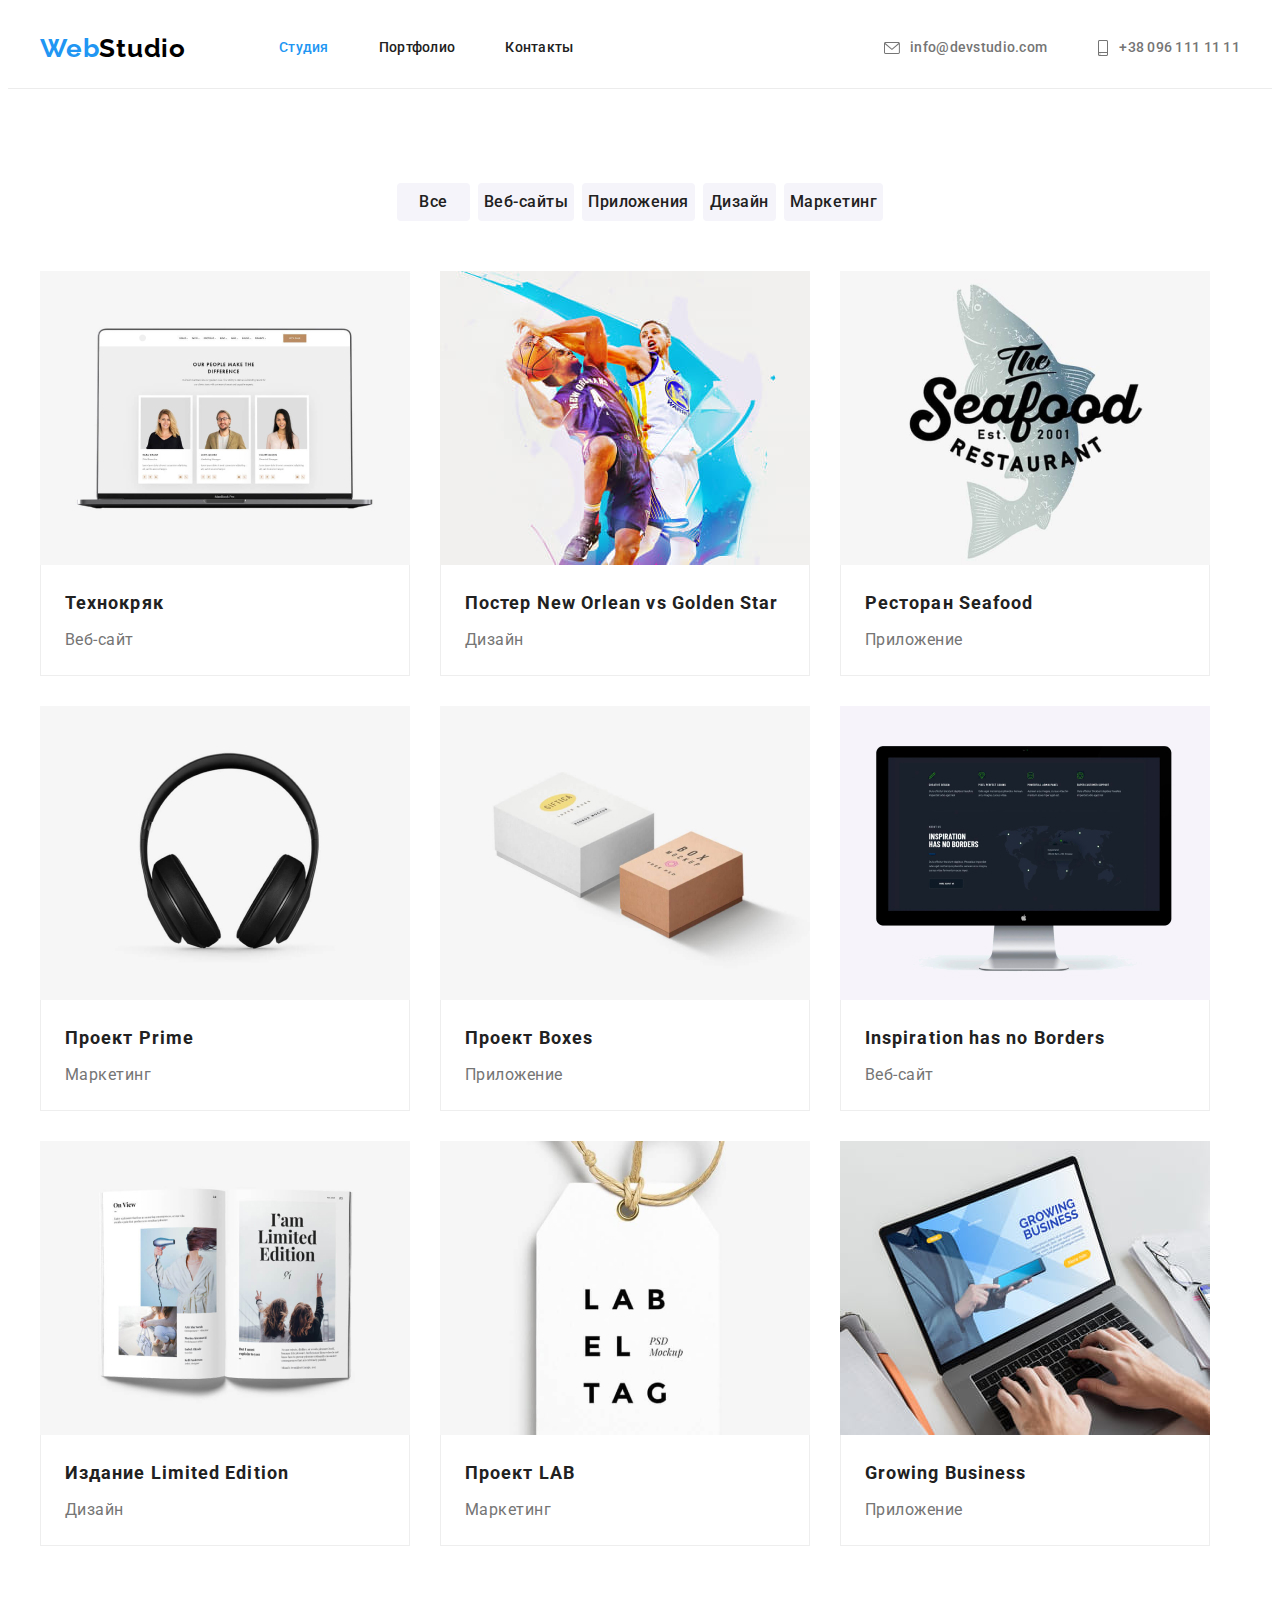
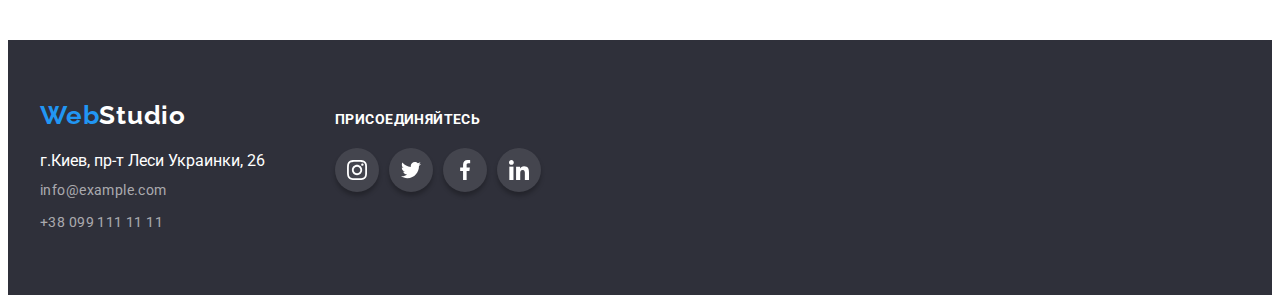
==== portfolio.html @ c4a99738 "clone" ====
<!DOCTYPE html>
<html lang="ru">
<head>
    <link rel="stylesheet" href="https://cdnjs.cloudflare.com/ajax/libs/modern-normalize/1.1.0/modern-normalize.min.css"
        integrity="sha512-wpPYUAdjBVSE4KJnH1VR1HeZfpl1ub8YT/NKx4PuQ5NmX2tKuGu6U/JRp5y+Y8XG2tV+wKQpNHVUX03MfMFn9Q=="
        crossorigin="anonymous" referrerpolicy="no-referrer" />
    <link rel="preconnect" href="https://fonts.googleapis.com">
    <link rel="preconnect" href="https://fonts.gstatic.com" crossorigin>
    <link href="https://fonts.googleapis.com/css2?family=Raleway:wght@700&family=Roboto:wght@400;500;700;900&display=swap"
        rel="stylesheet">

    <link rel="stylesheet" href="./css/styles.css">
    <meta charset="UTF-8">
    <meta http-equiv="X-UA-Compatible" content="IE=edge">
    <meta name="viewport" content="width=device-width, initial-scale=1.0">
    <title>Portfolio</title>
</head>
<body>
    <!--Хедер-меню-->
    <header class="header">
        <div class="container header-cont">
            <a href="./index.html" class="title-hd header-logo-cont">Web<span class="title-hd-st">Studio</span></a>
            <nav class="nav-sect-hd ">
                <ul class="list nav-list">
                    <li class="nav-item">
                        <a href="index.html" class="link-hd current">Студия</a>
                    </li>
                    <li class="nav-item">
                        <a href="portfolio.html" class="link-hd">Портфолио</a>
                    </li>
                    <li class="nav-item">
                        <a href="" class="link-hd">Контакты</a>
                    </li>
                </ul>
            </nav>
            <ul class="list cont-menu-container cont-container">
                <li class="nav-cont-item">
                    <a href="mailto:info@devstudio.com" class="link-hd-cont">
                        <svg class="icon-header" width="16" height="12">
                            <use href="./images/sprites.svg#icon-envelope"></use>
                        </svg>
                        info@devstudio.com</a>
                </li>
                <li class="nav-cont-item">
                    <a href="tel:+380961111111" class="link-hd-cont">
                        <svg class="icon-header" width="12" height="16">
                            <use href="./images/sprites.svg#icon-smartphone"></use>
                        </svg>+38 096 111 11 11</a>
                </li>
            </ul>
        </div>
    </header>
<!--Центральная секция-->
<main>
    <!--Список-->
    <section class="hero-text-portfolio-cont">
        <div class="container">
            <h1 class="visually-hidden">Таблица/Gallery</h1>
            <ul class="button-filter-sect list">
                <li class="button-filter-list-portf"><button type="button" class="button-filter current-button">Все</button></li>
                <li class="button-filter-list-portf"><button type="button" class="button-filter">Веб-сайты</button></li>
                <li class="button-filter-list-portf"><button type="button" class="button-filter">Приложения</button></li>
                <li class="button-filter-list-portf"><button type="button" class="button-filter">Дизайн</button></li>
                <li class="button-filter-list-portf"><button type="button" class="button-filter">Маркетинг</button></li>
            </ul>
            <!--Галлерея-->
            <ul class="list link-portf item-gallery-portf">
                <li class="gallery-portf-list">
                    <a class="gallery-portf-link" href="">
                        <img src="./images/Portfolio/Gallery/img0.jpg" alt="Ноутбук" width="370" height="294">
                            <div class="text-portf-photo-gallery">
                                <h3 class="text-filters">Технокряк</h3>
                                <p class="text-filters-p">Веб-сайт</p>
                            </div>
                    </a>
                </li>
                <li class="gallery-portf-list">
                    <a class="gallery-portf-link" href="">
                        <img src="./images/Portfolio/Gallery/img1.jpg" alt="Дизайн-баскетбол" width="370" height="294">
                            <div class="text-portf-photo-gallery">
                                <h3 class="text-filters">Постер New Orlean vs Golden Star</h3>
                                <p class="text-filters-p">Дизайн</p>
                            </div>
                    </a>
                </li>
                <li class="gallery-portf-list">
                    <a class="gallery-portf-link" href="">
                        <img src="./images/Portfolio/Gallery/img2.jpg" alt="Фото логотипа ресторана" width="370" height="294">
                            <div class="text-portf-photo-gallery">
                                <h3 class="text-filters">Ресторан Seafood</h3>
                                <p class="text-filters-p">Приложение</p>
                            </div>
                    </a>
                </li>
                <li class="gallery-portf-list">
                    <a class="gallery-portf-link" href="">
                        <img src="./images/Portfolio/Gallery/img3.jpg" alt="Наушники" width="370" height="294">
                            <div class="text-portf-photo-gallery">
                                <h3 class="text-filters">Проект Prime</h3>
                                <p class="text-filters-p">Маркетинг</p>
                            </div>
                    </a>
                </li>
                <li class="gallery-portf-list">
                    <a class="gallery-portf-link" href="">
                        <img src="./images/Portfolio/Gallery/img4.jpg" alt="Упаковка/коробка" width="370" height="294">
                            <div class="text-portf-photo-gallery">
                                <h3 class="text-filters">Проект Boxes</h3>
                                <p class="text-filters-p">Приложение</p>
                            </div>
                    </a>
                </li>
                <li class="gallery-portf-list">
                    <a class="gallery-portf-link" href="">
                        <img src="./images/Portfolio/Gallery/img5.jpg" alt="Монитор" width="370" height="294">
                            <div class="text-portf-photo-gallery">
                                <h3 class="text-filters">Inspiration has no Borders</h3>
                                <p class="text-filters-p">Веб-сайт</p>
                            </div>
                    </a>
                </li>
                <li class="gallery-portf-list">
                    <a class="gallery-portf-link" href="">
                        <img src="./images/Portfolio/Gallery/img6.jpg" alt="Книга" width="370" height="294">
                            <div class="text-portf-photo-gallery">
                                <h3 class="text-filters">Издание Limited Edition</h3>
                                <p class="text-filters-p">Дизайн</p>
                            </div>
                    </a>
                </li>
                <li class="gallery-portf-list">
                    <a class="gallery-portf-link" href="">
                        <img src="./images/Portfolio/Gallery/img7.jpg" alt="Этикетка" width="370" height="294">
                            <div class="text-portf-photo-gallery">
                                <h3 class="text-filters">Проект LAB</h3>
                                <p class="text-filters-p">Маркетинг</p>
                            </div>
                    </a>
                </li>
                <li class="gallery-portf-list">
                    <a class="gallery-portf-link" href="">
                        <img src="./images/Portfolio/Gallery/img8.jpg" alt="Ноутбук с презентацией" width="370" height="294">
                            <div class="text-portf-photo-gallery">
                                <h3 class="text-filters">Growing Business</h3>
                                <p class="text-filters-p">Приложение</p>
                            </div>
                    </a>
                </li>
            </ul>
        </div>
    </section>
</main>
    <!--Футер-->
<footer class="footer-sect">
    <div class="container footer-container">
        <div class="footer-left">
            <a href="./index.html" class="logo-name-ft">
                <span class="logo-web-ft">Web</span><span>Studio</span>
            </a>
            <address class="adress-sect">
                <p class="adress-ft footer-item-list">г.Киев, пр-т Леси Украинки, 26</p>
                <ul class="list">
                    <li class="footer-item-list">
                        <a href="mailto:info@example.com" class="link-cont-ft">info@example.com</a>
                    </li>
                    <li class="footer-item-list">
                        <a href="tel:+380991111111" class="link-cont-ft">+38 099 111 11 11</a>
                    </li>
                </ul>
            </address>
        </div>
        <div class="footer-right">
            <h2 class="join-title-footer">Присоединяйтесь</h2>
            <ul class="join-link-list">
                <li class="join-link-item">
                    <a href="" target="_blank" class="join-link">
                        <svg class="join-icon" width="20" height="20">
                            <use href="./images/sprites.svg#icon-instagram"></use>
                        </svg>
                    </a>
                </li>
                <li class="join-link-item">
                    <a href="" target="_blank" class="join-link">
                        <svg class="join-icon" width="20" height="20">
                            <use href="./images/sprites.svg#icon-twitter"></use>
                        </svg>
                    </a>
                </li>
                <li class="join-link-item">
                    <a href="" target="_blank" class="join-link">
                        <svg class="join-icon" width="20" height="20">
                            <use href="./images/sprites.svg#icon-facebook"></use>
                        </svg>
                    </a>
                </li>
                <li class="join-link-item">
                    <a href="" target="_blank" class="join-link">
                        <svg class="join-icon" width="20" height="20">
                            <use href="./images/sprites.svg#icon-linkedin"></use>
                        </svg>
                    </a>
                </li>
            </ul>
        </div>
    </div>
</footer>
</body>
</html>
---- css/styles.css ----
body {
  font-family: "Roboto", sans-serif;
  color: #212121;
}
button {
  font-family: inherit;
  cursor: pointer;
}

p,
h1,
h2,
h3,
h4,
h5,
h6 {
  margin: 0;
}

ul {
  margin: 0;
  padding: 0;
}

button {
  cursor: pointer;
}

img {
  display: block;
  max-width: 100%;
}
li {
  list-style: none;
}
.container {
  width: 1200px;
  padding-left: 15px;
  padding-right: 15px;
  margin-left: auto;
  margin-right: auto;
}

.list {
  list-style: none;
}
.link-portf a {
  text-decoration: none;
}
.visually-hidden {
  position: absolute;
  white-space: nowrap;
  width: 1px;
  height: 1px;
  overflow: hidden;
  border: 0;
  padding: 0;
  clip: rect(0 0 0 0);
  clip-path: inset(50%);
  margin: -1px;
}
/*Тут шрифт для лого в Хедере и в футере */
.title-hd,
.logo-name-ft {
  font-family: "Raleway", sans-serif;
}
/*----------------------------Хедер----------------------------*/
.header {
  border-bottom: 1px solid #ececec;
}

.header-cont {
  display: flex;
  align-items: center;
}

/*----------------------------Лого----------------------------*/
.title-hd,
.title-hd-st {
  font-weight: 700;
  font-size: 26px;
  line-height: 1.19;
  letter-spacing: 0.03em;
}
.title-hd {
  color: #2196f3;
}
.title-hd-st {
  color: #000000;
}
.header-logo-cont {
  margin-right: 93px;
}
/*----------------------------Меню навигации сайта----------------------------*/
.nav-list {
  display: flex;
}
.nav-item:not(:last-child) {
  margin-right: 50px;
}
.cont-container {
  margin-left: auto;
}
.cont-menu-container {
  display: flex;
}
.nav-cont-item:not(:last-child) {
  margin-right: 50px;
}
.link-hd-cont {
  display: flex;
  align-items: center;
}
.nav-sect-hd .link-hd,
.link-hd-cont {
  font-weight: 500;
  font-size: 14px;
  line-height: 1.14;
  letter-spacing: 0.02em;
}
.link-hd {
  color: #212121;
  padding-top: 32px;
  padding-bottom: 32px;
  display: block;
}
.title-hd,
.nav-sect-hd .link-hd,
.link-hd-cont {
  text-decoration: none;
}
.link-hd-cont {
  color: #757575;
}
.link-hd:hover,
.link-hd-cont:hover,
.link-hd:focus,
.link-hd-cont:focus {
  color: #2196f3;
}
.link-hd.current {
  color: #2196f3;
}
.icon-header {
  fill: #757575;
  margin-right: 10px;
}
.link-hd-cont:hover .icon-header,.link-hd-cont:focus .icon-header {
  fill:#2196f3;
}
/*----------------------------Главная Секция----------------------------*/
.hero-cont {
  max-width: 696px;
  margin-left: auto;
  margin-right: auto;
  margin-bottom: 30px;
}
.hero-text-sect {
  background-color: #2f303a;
  padding-top: 200px;
  padding-bottom: 200px;
  background-image: linear-gradient(to right,rgba(47, 48, 58, 0.4),rgba(47, 48, 58, 0.4)), url(../images/Studio/hero-background.jpg);
  background-repeat: no-repeat;
  background-size: cover;
  background-position: center;
  max-width: 1600px;
  margin-right: auto;
  margin-left: auto;
}
.hero-text {
  font-weight: 900;
  font-size: 44px;
  line-height: 1.36;
  text-align: center;
  letter-spacing: 0.06em;
  text-transform: uppercase;
  color: #ffffff;
}
.button-hero-sect {
  background-color: #2196f3;
  font-weight: 700;
  font-size: 16px;
  line-height: 1.87;
  display: block;
  letter-spacing: 0.06em;
  color: #ffffff;

  margin-left: auto;
  margin-right: auto;
  padding: 10px 32px 10px 32px;
  border: 0px;
  box-shadow: 0px 4px 4px rgba(0, 0, 0, 0.15);
  border-radius: 4px;
}

.button-hero-sect:hover,
.button-hero-sect:focus {
  background-color: #188ce8;
}
.char-text {
  font-weight: 700;
  font-size: 14px;
  line-height: 1.14;
  letter-spacing: 0.03em;
  text-transform: uppercase;
  color: #212121;
  margin-bottom: 10px;
}
.char-text-p {
  font-size: 14px;
  line-height: 1.7;
  letter-spacing: 0.03em;
  color: #757575;
}
.list-block-cont {
  display: flex;
}
.list-pre-title {
  width: 270px;
}
.list-pre-title::before {
  content: "";
  margin-bottom: 30px;
  height: 120px;
  background-color: #F5F4FA;
  background-repeat: no-repeat;
  background-position: center;
  display: block;
}
.icon-antenna.list-pre-title::before {
  content: "";
  background-image: url(../images/Studio/antenna.svg);
}
.icon-clock.list-pre-title::before {
  content: "";
  background-image: url(../images/Studio/clock.svg);
}.icon-diagram.list-pre-title::before {
  content: "";
  background-image: url(../images/Studio/diagram.svg);
}.icon-astronaut.list-pre-title::before {
  content: "";
  background-image: url(../images/Studio/astronaut.svg);
}
.list-pre-title:not(:last-child) {
  margin-right: 30px;
}
.section-block-cont {
  padding-top: 94px;
  padding-bottom: 94px;
}
/*----------------------------Чем мы занимаемся----------------------------*/
.our-works-container {
  padding-bottom: 94px;
}
.our-works {
  font-weight: 700;
  font-size: 36px;
  line-height: 1.16;
  text-align: center;
  letter-spacing: 0.03em;
  color: #212121;
  margin-bottom: 50px;
}

.list-our-works {
  display: flex;
}

.our-works-photo:not(:last-child) {
  margin-right: 30px;
  width: 370px;
}
/*----------------------------Наша команда----------------------------*/
.item-team-container:not(:last-child) {
  margin-right: 30px;
  width: 270px;
}
.team-list-container {
  display: flex;
}
.team-cards {
  background-color: #FFFFFF;
  box-shadow: 0px 1px 3px rgba(0, 0, 0, 0.12), 0px 1px 1px rgba(0, 0, 0, 0.14),
    0px 2px 1px rgba(0, 0, 0, 0.2);
  border-radius: 0px 0px 4px 4px;
  border: 0px;
}
.our-team-sect {
  background-color: #f5f4fa;
  padding-top: 94px;
  padding-bottom: 94px;
}
.our-team-text {
  font-weight: bold;
  font-size: 36px;
  line-height: 1.16;
  text-align: center;
  letter-spacing: 0.03em;
  color: #212121;
  margin-bottom: 50px;
}
.team-name {
  font-weight: 500;
  font-size: 16px;
  line-height: 1.18;

  text-align: center;
  letter-spacing: 0.03em;

  color: #212121;

  margin-bottom: 10px;
}
.team-text-p {
  font-size: 16px;
  line-height: 1.18;
  text-align: center;
  letter-spacing: 0.03em;
  margin-bottom: 16px;
  color: #757575;
}
.text-team-cont {
  padding-top: 30px;
  padding-bottom: 30px;
}
.social-link-list {
  display: flex;
  justify-content: center;
}
.social-link-item{
  width: 44px;
  height: 44px;
}
.social-link-item:not(:last-child) {
  margin-right: 10px;
}
.social-link{
  width: 100%;
  height: 100%;
  display: flex;
  border-radius: 50%;
  align-items: center;
  justify-content: center;
}
.social-icon {
  fill: #AFB1B8
}
.social-link:hover,
.social-link:focus {
  background-color: #2196F3;
}
.social-link:hover .social-icon,
.social-link:focus .social-icon {
  fill: #ffffff;
  background-color: #2196F3;
}
/* --------------------------Клиенты--------------------------- */
.clients-container {
  padding-top: 94px;
  padding-bottom: 94px;
}
.clients-title {
font-weight: 700;
font-size: 36px;
line-height: 1.16;
text-align: center;
letter-spacing: 0.03em;
margin-bottom: 50px;
}
.clients-list {
  display: flex;
  justify-content: center;
}
.clients-item {
  width: 170px;
  height: 92px;
  border: 1px solid #AFB1B8;
  border-radius: 4px;
}
.clients-item:not(:last-child) {
  margin-right: 30px;
}
.clients-link {
  width: 100%;
  height: 100%;
    display: flex;
  align-items: center;
  justify-content: center;
}
.clients-icon {
  fill: #AFB1B8;
}
.clients-item:hover,.clients-item:focus {
  border: 1px solid #2196f3;
}
.clients-item:hover .clients-icon ,
.clients-item:focus .clients-icon {
  fill: #2196f3;
}
/*----------------------------Футер----------------------------*/
.footer-sect {
  background-color: #2f303a;
  padding-top: 60px;
  padding-bottom: 60px;
}
.logo-name-ft {
  font-weight: 700;
  font-size: 26px;
  line-height: 1.19;
  letter-spacing: 0.03em;
  color: #ffffff;
  display: inline-block;
  margin-bottom: 20px;
}
.logo-web-ft {
  color: #2196f3;
}
.adress-ft {
  color: #ffffff;
}
.adress-sect {
  font-style: normal;
}
.link-cont-ft {
  font-size: 14px;
  line-height: 1.7;
  letter-spacing: 0.03em;
  color: rgba(255, 255, 255, 0.6);
}
.logo-name-ft,
.link-cont-ft {
  text-decoration: none;
}
.link-cont-ft:hover,
.link-cont-ft:focus {
  color: #ffffff;
}
.footer-item-list:not(:last-child) {
  margin-bottom: 9px;
}
.footer-container {
  display:flex;
  align-items: baseline;
}
.footer-left {
  margin-right: 70px;
}
.footer-right {
}
.join-title-footer {
font-weight: 700;
font-size: 14px;
line-height: 1.14;
letter-spacing: 0.03em;
color: #FFFFFF;
text-transform: uppercase;
margin-bottom: 20px;
}
.join-link-list {
  display: flex;
  justify-content: center;
}
.join-link-item {
  width: 44px;
  height: 44px;
}
.join-link-item:not(:last-child) {
  margin-right: 10px;
}
.join-link {
  width: 100%;
  height: 100%;
  display: flex;
  border-radius: 50%;
  align-items: center;
  background-color: rgba(255, 255, 255, 0.1); 
  justify-content: center;
  box-shadow: 0px 4px 4px rgba(0, 0, 0, 0.25);
}
.join-icon {
fill: #ffffff;
}
.join-link:hover,
.join-link:focus {
  background-color: #2196F3;
}
/*--------------------------------------------------------ПОРТФОЛИО--------------------------------------------------------*/
/*Button - Кнопки*/
.hero-text-portfolio-cont {
  padding-top: 94px;
  padding-bottom: 94px;
}

.button-filter-sect {
  display: flex;
  margin-bottom: 50px;
  justify-content: center;
}
.button-filter-list-portf:not(:last-child) {
  margin-right: 8px;
}

.button-filter:hover,
.button-filter:focus {
  background-color: #2196f3;
  color: #ffffff;
  box-shadow: 0px 3px 1px rgba(0, 0, 0, 0.1), 0px 1px 2px rgba(0, 0, 0, 0.08),
    0px 2px 2px rgba(0, 0, 0, 0.12);
}

.button-filter {
  background-color: #f5f4fa;
  font-weight: 500;
  font-size: 16px;
  line-height: 1.6x;
  text-align: center;
  letter-spacing: 0.03em;
  color: #212121;
  border: 0px;
  min-width: 73px;
  height: 38px;
  border-radius: 4px;
  display: inline-block;
}

/*----------------------------Галлерея----------------------------*/
.item-gallery-portf {
  display: flex;
  flex-wrap: wrap;
  margin-right: -30px;
  margin-bottom: -30px;
}
.gallery-portf-list {
  margin-right: 30px;
  flex-basis: calc(100% - 3 * 30px)/30px);

  margin-bottom: 30px;
}
.gallery-portf-list:hover,.gallery-portf-list:focus {
  box-shadow: 0px 1px 1px rgba(0, 0, 0, 0.12), 
  0px 4px 4px rgba(0, 0, 0, 0.06), 
  1px 4px 6px rgba(0, 0, 0, 0.16);
}
.text-filters {
  font-weight: 700;
  font-size: 18px;
  line-height: 2;
  letter-spacing: 0.06em;
  color: #212121;
  margin-bottom: 4px;
}
.text-filters-p {
  font-size: 16px;
  line-height: 1.87;
  letter-spacing: 0.03em;
  color: #757575;
}
.text-portf-photo-gallery {
  padding-top: 20px;
  padding-bottom: 20px;
  padding-left: 24px;
  padding-right: 24px;
  border-bottom: 1px solid #eeeeee;
  border-right: 1px solid #eeeeee;
  border-left: 1px solid #eeeeee;
}
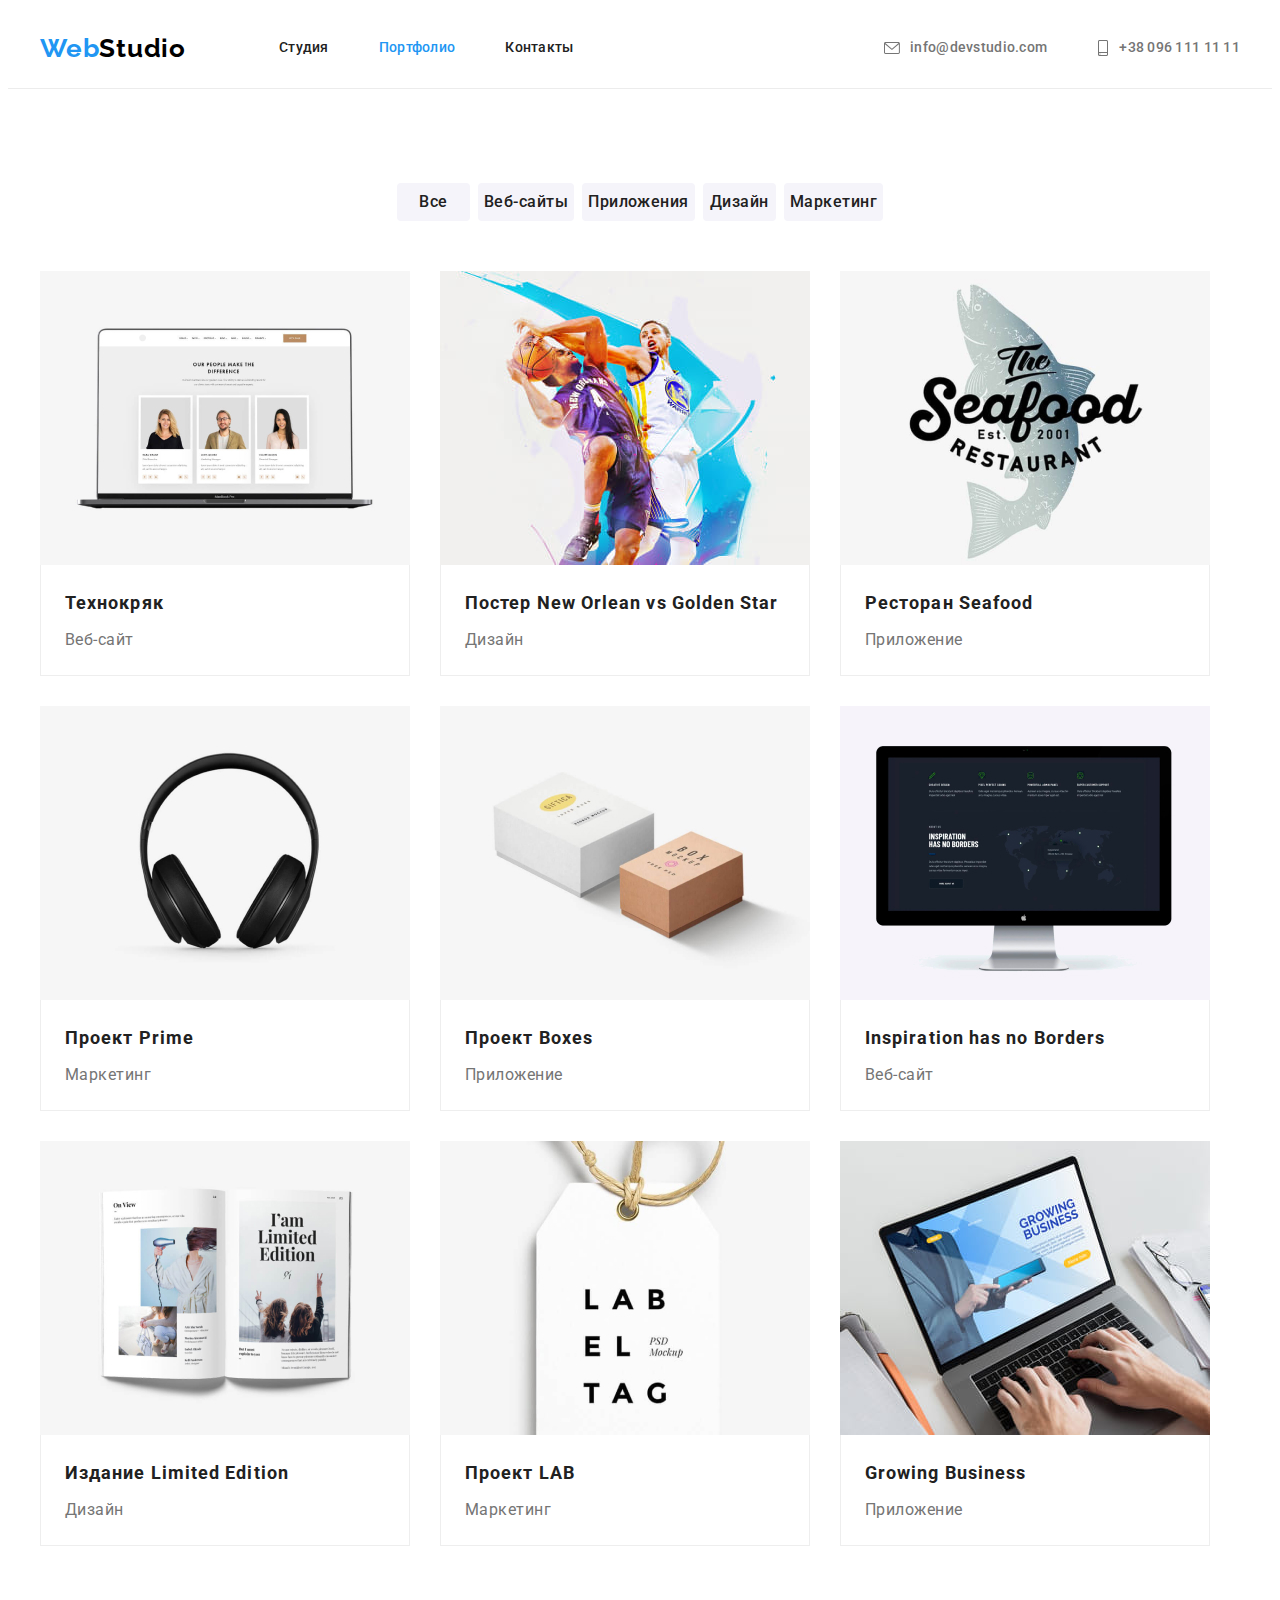
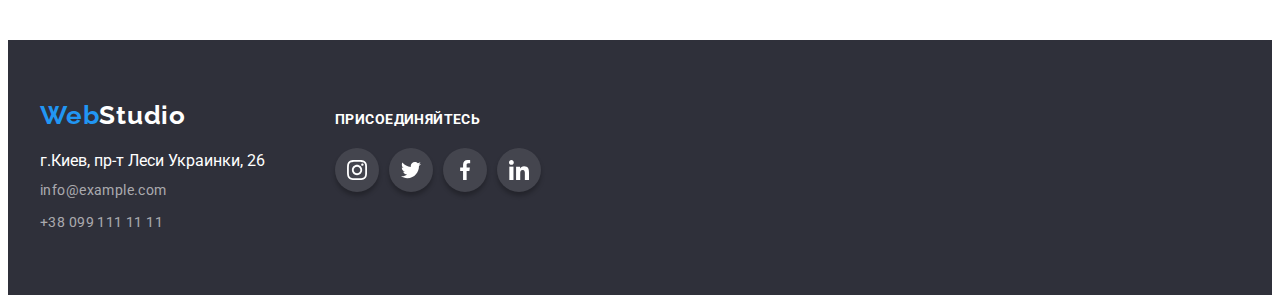
==== commit bc46f228: "update" ====
--- a/portfolio.html
+++ b/portfolio.html
@@ -23,10 +23,10 @@
             <nav class="nav-sect-hd ">
                 <ul class="list nav-list">
                     <li class="nav-item">
-                        <a href="index.html" class="link-hd current">Студия</a>
+                        <a href="index.html" class="link-hd">Студия</a>
                     </li>
                     <li class="nav-item">
-                        <a href="portfolio.html" class="link-hd">Портфолио</a>
+                        <a href="portfolio.html" class="link-hd current">Портфолио</a>
                     </li>
                     <li class="nav-item">
                         <a href="" class="link-hd">Контакты</a>
--- a/css/styles.css
+++ b/css/styles.css
@@ -123,6 +123,7 @@
   padding-top: 32px;
   padding-bottom: 32px;
   display: block;
+  transition: color 250ms cubic-bezier(0.4, 0, 0.2, 1);
 }
 .title-hd,
 .nav-sect-hd .link-hd,
@@ -131,6 +132,7 @@
 }
 .link-hd-cont {
   color: #757575;
+  transition: color 250ms cubic-bezier(0.4, 0, 0.2, 1);
 }
 .link-hd:hover,
 .link-hd-cont:hover,
@@ -144,6 +146,7 @@
 .icon-header {
   fill: #757575;
   margin-right: 10px;
+  transition: fill 250ms cubic-bezier(0.4, 0, 0.2, 1);
 }
 .link-hd-cont:hover .icon-header,.link-hd-cont:focus .icon-header {
   fill:#2196f3;
@@ -185,6 +188,8 @@
   letter-spacing: 0.06em;
   color: #ffffff;
 
+  transition: background-color 250ms cubic-bezier(0.4, 0, 0.2, 1);
+
   margin-left: auto;
   margin-right: auto;
   padding: 10px 32px 10px 32px;
@@ -342,6 +347,9 @@
   align-items: center;
   justify-content: center;
 }
+.social-link, .social-icon {
+  transition: background-color 250ms cubic-bezier(0.4, 0, 0.2, 1) , fill 250ms cubic-bezier(0.4, 0, 0.2, 1);
+}
 .social-icon {
   fill: #AFB1B8
 }
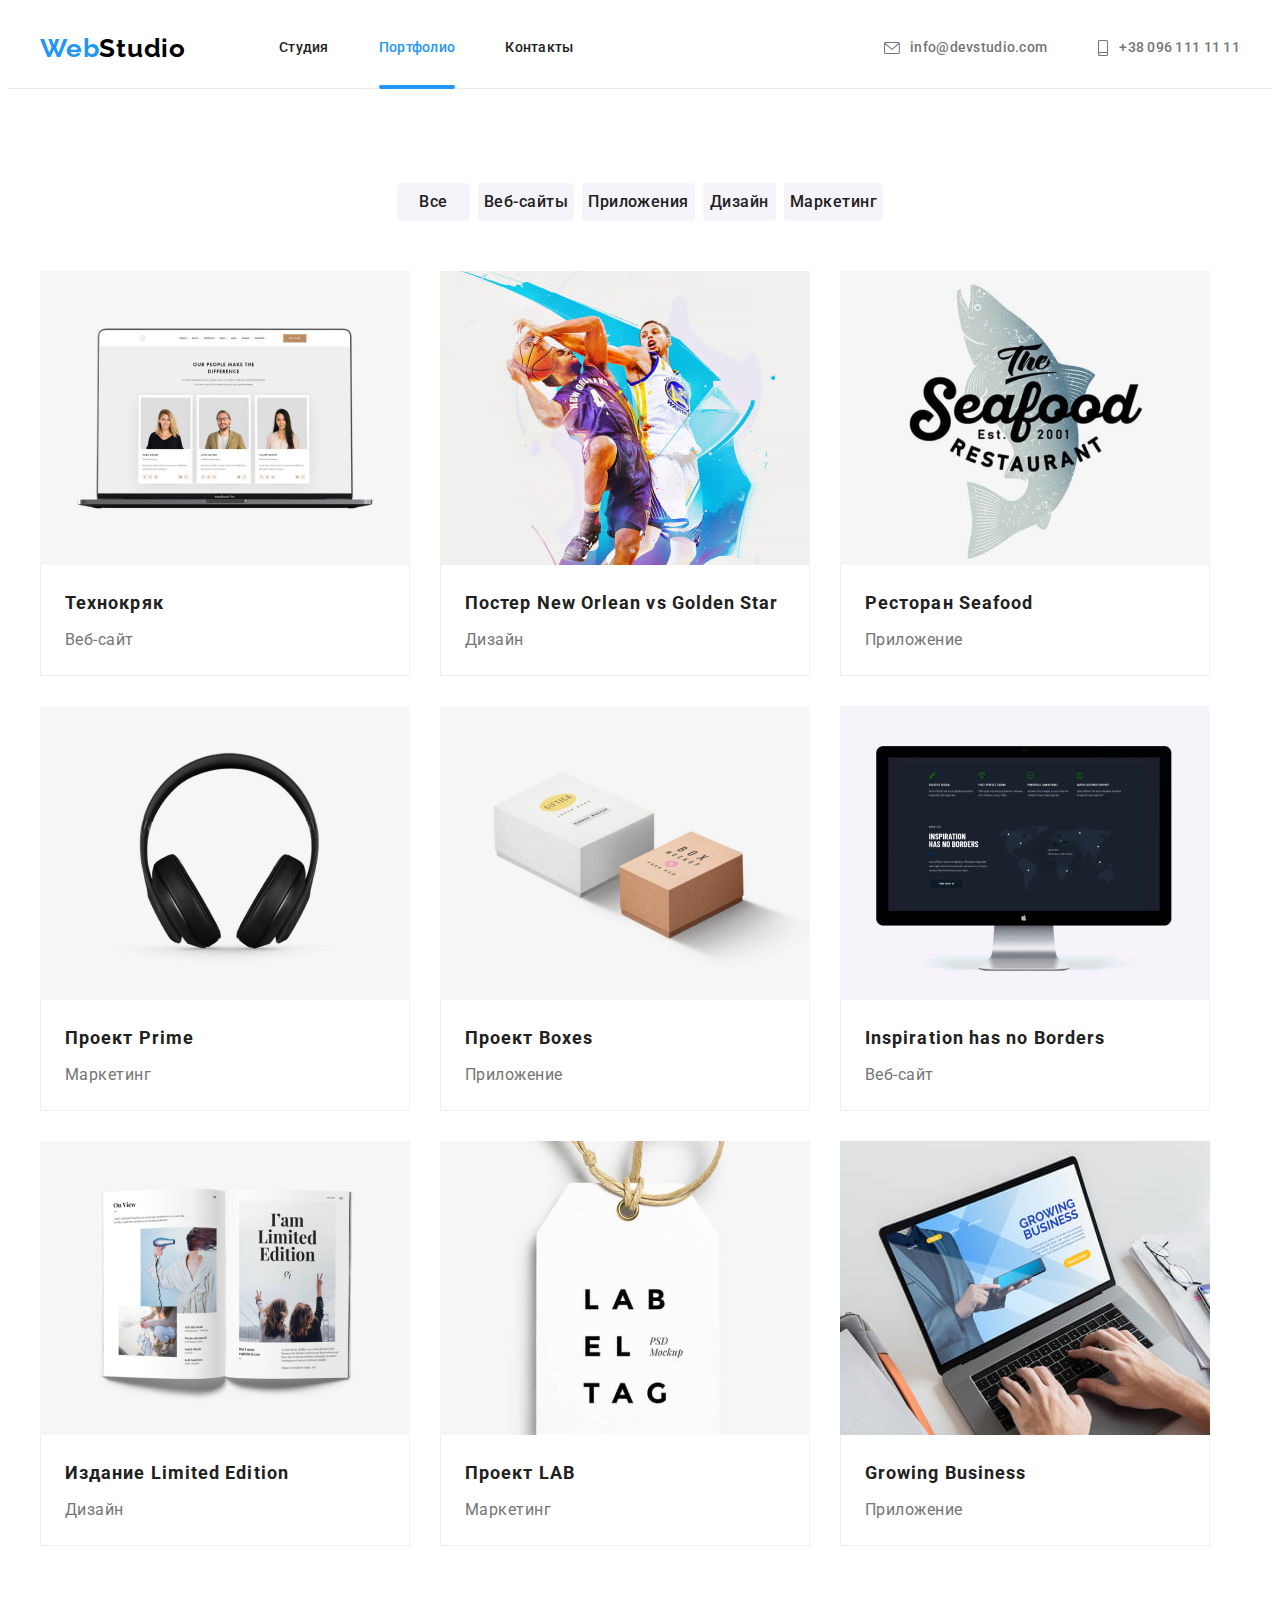
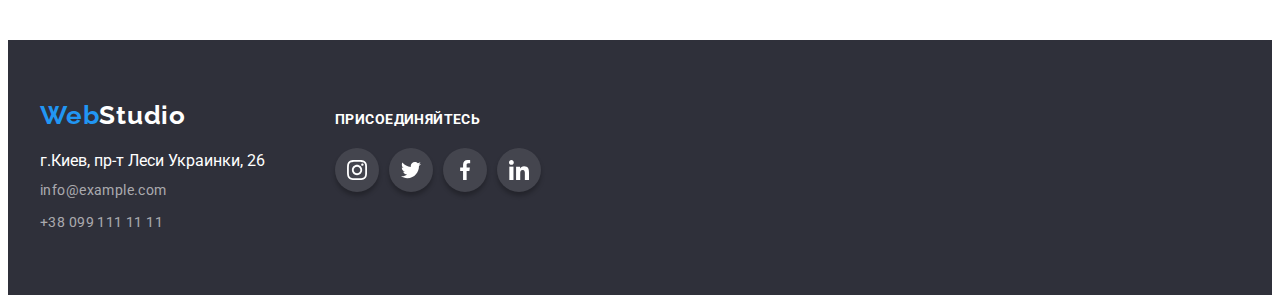
==== commit be3de405: "update" ====
--- a/portfolio.html
+++ b/portfolio.html
@@ -66,12 +66,20 @@
             <!--Галлерея-->
             <ul class="list link-portf item-gallery-portf">
                 <li class="gallery-portf-list">
-                    <a class="gallery-portf-link" href="">
-                        <img src="./images/Portfolio/Gallery/img0.jpg" alt="Ноутбук" width="370" height="294">
-                            <div class="text-portf-photo-gallery">
-                                <h3 class="text-filters">Технокряк</h3>
-                                <p class="text-filters-p">Веб-сайт</p>
-                            </div>
+                    <div class="gallery-full">
+                        <div class="gallery-ral">
+                            <a class="gallery-portf-link" href="">
+                                <img src="./images/Portfolio/Gallery/img0.jpg" alt="Ноутбук" width="370" height="294">
+                                <div class="gallery-absolut">
+                                    <p class="gallery-absolut-text">Технокряк это современная площадка распространения коронавируса. Компании используют эту платформу для цифрового
+                                    шпионажа и атак на защищённые сервера конкурентов.</p>
+                                </div>
+                        </div>
+                                <div class="text-portf-photo-gallery">
+                                    <h3 class="text-filters">Технокряк</h3>
+                                    <p class="text-filters-p">Веб-сайт</p>
+                                </div>
+                    </div>
                     </a>
                 </li>
                 <li class="gallery-portf-list">
--- a/css/styles.css
+++ b/css/styles.css
@@ -33,6 +33,63 @@
 li {
   list-style: none;
 }
+/* ----------------------МОДЕЛЬНОЕ ОКНО---------------------- */
+.backdrop {
+  position: fixed;
+  top: 0;
+  left: 0;
+  width: 100%;
+  height: 100%;
+  background-color: rgba(0, 0, 0, 0.5);
+  z-index: 9999;
+  transition: opacity 250ms cubic-bezier(0.4, 0, 0.2, 1);
+}
+.backdrop.is-hidden {
+  visibility: hidden;
+  opacity: 0;
+  pointer-events: none;
+  
+}
+.backdrop.is-hidden .modal {
+  transform: translate(-50%,-50%) scale(0.9);
+}
+.modal {
+position: absolute;
+  top: 50%;
+  left: 50%;
+  transform: translate(-50%,-50%) scale(1);;
+
+    min-width: 528px;
+  min-height: 581px;
+
+  box-shadow: 0px 1px 3px rgba(0, 0, 0, 0.12), 0px 1px 1px rgba(0, 0, 0, 0.14), 0px 2px 1px rgba(0, 0, 0, 0.2);
+  border-radius: 4px;
+  background-color: #ffffff;
+  
+  transition: transform 250ms cubic-bezier(0.4, 0, 0.2, 1);
+}
+.button-hero-sect-closed {
+  position: absolute;
+  top: 0%;
+  right: 0%;
+  height: 30px;
+  width: 30px;
+
+  display: flex;
+    margin-right: 8px;
+  margin-top: 8px;
+  align-items: center;
+  justify-content: center;
+
+  background-color: #ffffff;
+  border-radius: 50%;
+  border: 1px solid rgba(0, 0, 0, 0.2);
+}
+.icon-close-black {
+  content: "";
+  width: 100%;
+}
+/* ----------------------основные правила-------------------- */
 .container {
   width: 1200px;
   padding-left: 15px;
@@ -95,6 +152,9 @@
 .nav-list {
   display: flex;
 }
+.nav-item {
+  position: relative;
+}
 .nav-item:not(:last-child) {
   margin-right: 50px;
 }
@@ -142,6 +202,18 @@
 }
 .link-hd.current {
   color: #2196f3;
+}
+.link-hd.current::after {
+  content: "";
+  height: 4px;
+  width: 100%;
+  background-color: #2196f3;
+  background-repeat: no-repeat;
+  background-position: center;
+  border-radius: 2px;
+  display: block;
+  position: absolute;
+  bottom: -1px;
 }
 .icon-header {
   fill: #757575;
@@ -254,6 +326,26 @@
   padding-bottom: 94px;
 }
 /*----------------------------Чем мы занимаемся----------------------------*/
+.our-works-pre-position-cont {
+  position: absolute;
+  background-color: rgba(47, 48, 58, 0.8);;
+  width: 100%;
+  height: 70px;
+  bottom: 0px;
+}
+.ow-text-position-cont{
+padding: 27px 82px 27px 82px;
+font-weight: 700;
+font-size: 14px;
+line-height: 1.14;
+letter-spacing: 0.03em;
+text-transform: uppercase;
+color: #FFFFFF;
+
+}
+.our-works-position-cont {
+  position: relative;
+}
 .our-works-container {
   padding-bottom: 94px;
 }
@@ -356,11 +448,11 @@
 .social-link:hover,
 .social-link:focus {
   background-color: #2196F3;
+  fill: #ffffff;
 }
 .social-link:hover .social-icon,
 .social-link:focus .social-icon {
   fill: #ffffff;
-  background-color: #2196F3;
 }
 /* --------------------------Клиенты--------------------------- */
 .clients-container {
@@ -384,6 +476,7 @@
   height: 92px;
   border: 1px solid #AFB1B8;
   border-radius: 4px;
+    transition: border 250ms cubic-bezier(0.4, 0, 0.2, 1);
 }
 .clients-item:not(:last-child) {
   margin-right: 30px;
@@ -397,6 +490,7 @@
 }
 .clients-icon {
   fill: #AFB1B8;
+   transition: fill 250ms cubic-bezier(0.4, 0, 0.2, 1);
 }
 .clients-item:hover,.clients-item:focus {
   border: 1px solid #2196f3;
@@ -434,6 +528,7 @@
   line-height: 1.7;
   letter-spacing: 0.03em;
   color: rgba(255, 255, 255, 0.6);
+  transition: color 250ms cubic-bezier(0.4, 0, 0.2, 1);
 }
 .logo-name-ft,
 .link-cont-ft {
@@ -484,6 +579,7 @@
   background-color: rgba(255, 255, 255, 0.1); 
   justify-content: center;
   box-shadow: 0px 4px 4px rgba(0, 0, 0, 0.25);
+  transition: background-color 250ms cubic-bezier(0.4, 0, 0.2, 1);
 }
 .join-icon {
 fill: #ffffff;
@@ -507,7 +603,10 @@
 .button-filter-list-portf:not(:last-child) {
   margin-right: 8px;
 }
-
+.button-filter{
+  transition: background-color 250ms cubic-bezier(0.4, 0, 0.2, 1), color 250ms cubic-bezier(0.4, 0, 0.2, 1), 
+  box-shadow 250ms cubic-bezier(0.4, 0, 0.2, 1);
+}
 .button-filter:hover,
 .button-filter:focus {
   background-color: #2196f3;
@@ -532,6 +631,40 @@
 }
 
 /*----------------------------Галлерея----------------------------*/
+
+
+.gallery-ral {
+  position: relative;
+  overflow: hidden;
+  
+}
+.gallery-absolut {
+  position: absolute;
+  top: 100%;
+  left: 0%;
+  width: 100%;
+  height: 100%;
+  background-color: rgba(33, 150, 243, 0.9);
+  transition: transform 250ms cubic-bezier(0.4, 0, 0.2, 1);
+
+}
+.gallery-portf-list:hover .gallery-absolut,
+.gallery-portf-list:focus .gallery-absolut{
+  transform: translateY(-100%);
+}
+.gallery-absolut-text {
+  padding-top: 63px;
+  padding: 63px;
+  padding-left: 24px;
+  padding-right: 24px;
+  
+font-size: 18px;
+line-height: 1.33;
+
+letter-spacing: 0.03em;
+color: #FFFFFF;
+
+}
 .item-gallery-portf {
   display: flex;
   flex-wrap: wrap;
@@ -541,8 +674,8 @@
 .gallery-portf-list {
   margin-right: 30px;
   flex-basis: calc(100% - 3 * 30px)/30px);
-
   margin-bottom: 30px;
+  transition: box-shadow 250ms cubic-bezier(0.4, 0, 0.2, 1);
 }
 .gallery-portf-list:hover,.gallery-portf-list:focus {
   box-shadow: 0px 1px 1px rgba(0, 0, 0, 0.12), 
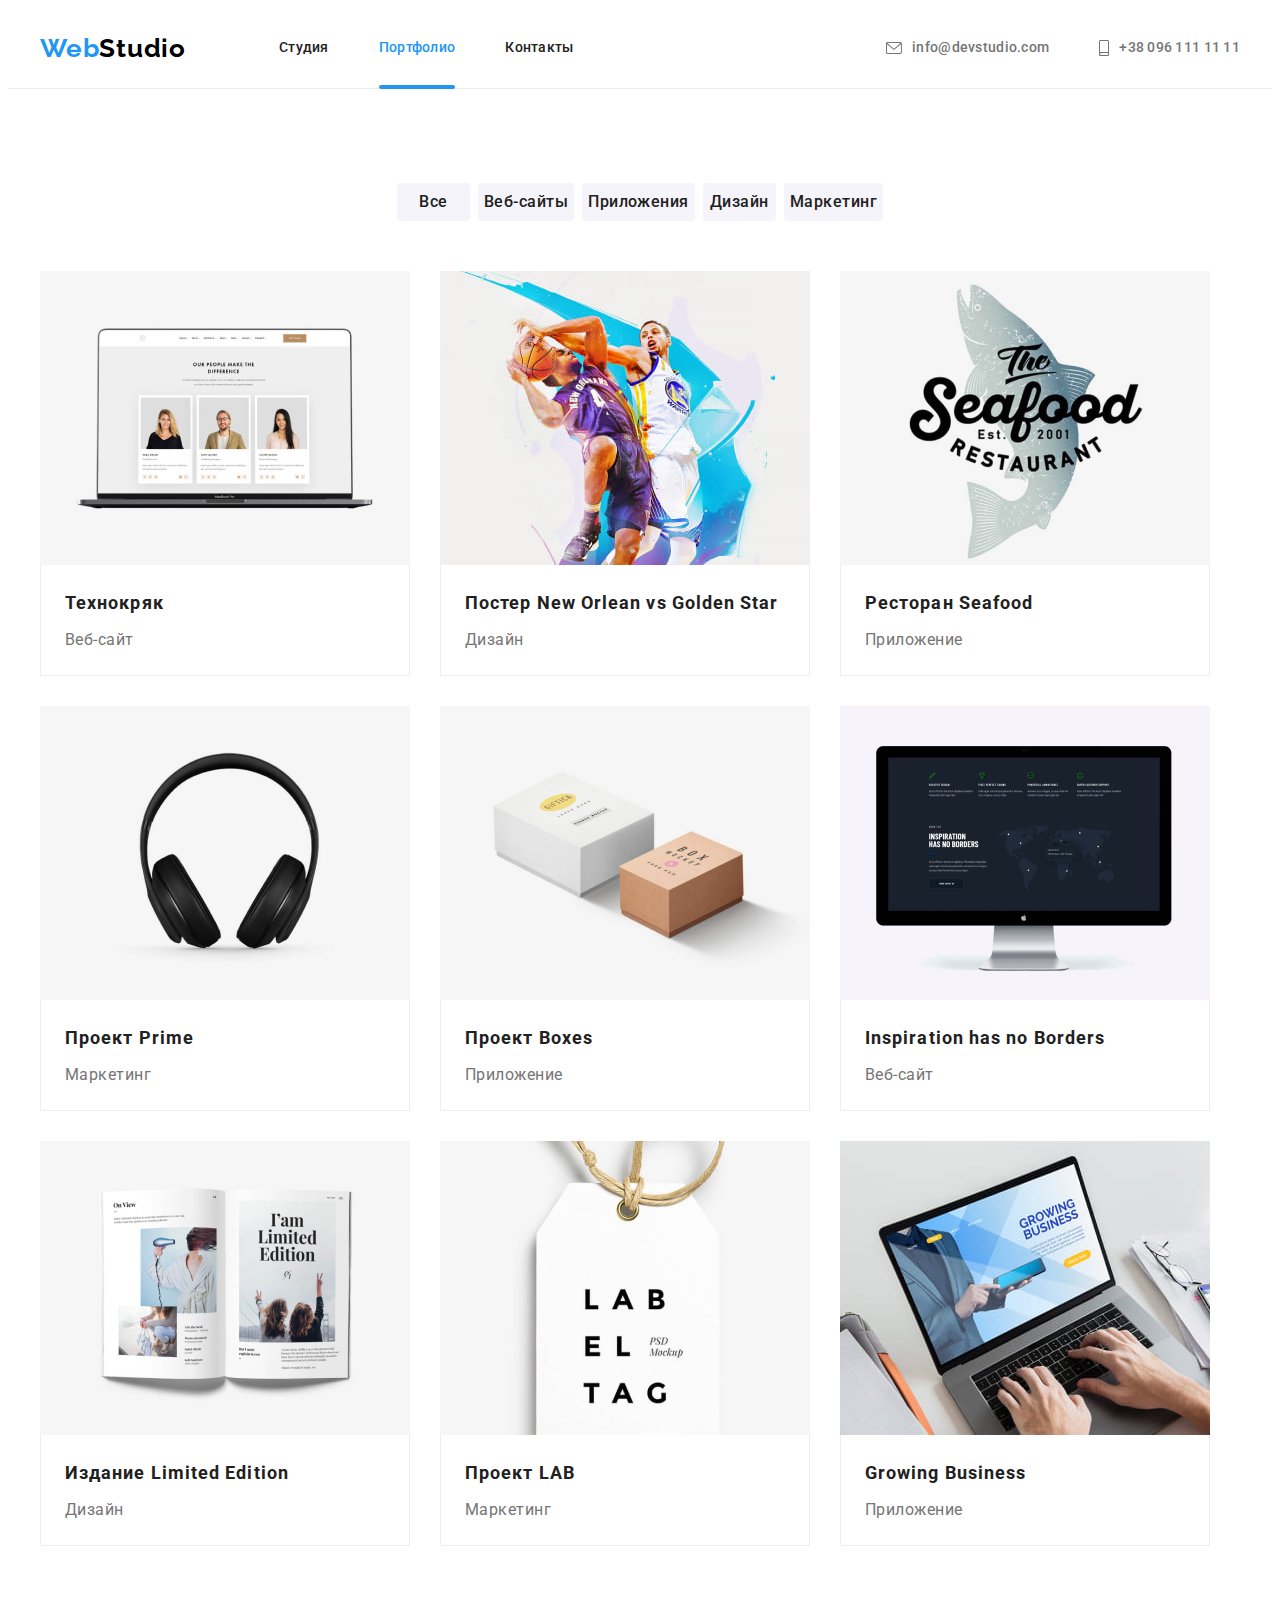
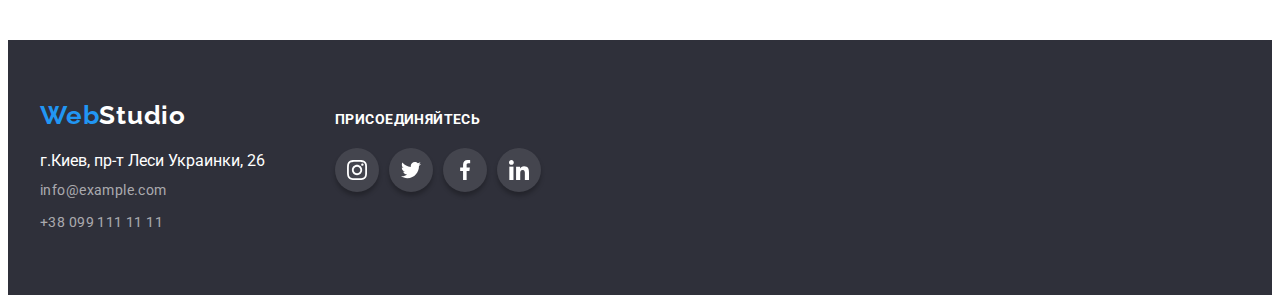
==== commit b7b6870a: "update" ====
--- a/portfolio.html
+++ b/portfolio.html
@@ -1,20 +1,23 @@
 <!DOCTYPE html>
 <html lang="ru">
+
 <head>
     <link rel="stylesheet" href="https://cdnjs.cloudflare.com/ajax/libs/modern-normalize/1.1.0/modern-normalize.min.css"
         integrity="sha512-wpPYUAdjBVSE4KJnH1VR1HeZfpl1ub8YT/NKx4PuQ5NmX2tKuGu6U/JRp5y+Y8XG2tV+wKQpNHVUX03MfMFn9Q=="
         crossorigin="anonymous" referrerpolicy="no-referrer" />
     <link rel="preconnect" href="https://fonts.googleapis.com">
     <link rel="preconnect" href="https://fonts.gstatic.com" crossorigin>
-    <link href="https://fonts.googleapis.com/css2?family=Raleway:wght@700&family=Roboto:wght@400;500;700;900&display=swap"
+    <link
+        href="https://fonts.googleapis.com/css2?family=Raleway:wght@700&family=Roboto:wght@400;500;700;900&display=swap"
         rel="stylesheet">
 
     <link rel="stylesheet" href="./css/styles.css">
     <meta charset="UTF-8">
     <meta http-equiv="X-UA-Compatible" content="IE=edge">
     <meta name="viewport" content="width=device-width, initial-scale=1.0">
-    <title>Portfolio</title>
+    <title>WebStudio</title>
 </head>
+
 <body>
     <!--Хедер-меню-->
     <header class="header">
@@ -43,7 +46,7 @@
                 </li>
                 <li class="nav-cont-item">
                     <a href="tel:+380961111111" class="link-hd-cont">
-                        <svg class="icon-header" width="12" height="16">
+                        <svg class="icon-header" width="10" height="16">
                             <use href="./images/sprites.svg#icon-smartphone"></use>
                         </svg>+38 096 111 11 11</a>
                 </li>
@@ -71,16 +74,19 @@
                             <a class="gallery-portf-link" href="">
                                 <img src="./images/Portfolio/Gallery/img0.jpg" alt="Ноутбук" width="370" height="294">
                                 <div class="gallery-absolut">
-                                    <p class="gallery-absolut-text">Технокряк это современная площадка распространения коронавируса. Компании используют эту платформу для цифрового
-                                    шпионажа и атак на защищённые сервера конкурентов.</p>
+                                    <p class="gallery-absolut-text">
+                                        Технокряк это современная площадка распространения коронавируса. Компании используют эту платформу для
+                                        цифрового
+                                        шпионажа и атак на защищённые сервера конкурентов.
+                                    </p>
                                 </div>
                         </div>
-                                <div class="text-portf-photo-gallery">
-                                    <h3 class="text-filters">Технокряк</h3>
-                                    <p class="text-filters-p">Веб-сайт</p>
-                                </div>
+                            <div class="text-portf-photo-gallery">
+                                <h3 class="text-filters">Технокряк</h3>
+                                <p class="text-filters-p">Веб-сайт</p>
+                            </div>
+                        </a>
                     </div>
-                    </a>
                 </li>
                 <li class="gallery-portf-list">
                     <a class="gallery-portf-link" href="">
--- a/css/styles.css
+++ b/css/styles.css
@@ -45,7 +45,6 @@
   transition: opacity 250ms cubic-bezier(0.4, 0, 0.2, 1);
 }
 .backdrop.is-hidden {
-  visibility: hidden;
   opacity: 0;
   pointer-events: none;
   
@@ -75,11 +74,11 @@
   height: 30px;
   width: 30px;
 
+  padding: 6px 6px 6px 6px;
   display: flex;
     margin-right: 8px;
   margin-top: 8px;
   align-items: center;
-  justify-content: center;
 
   background-color: #ffffff;
   border-radius: 50%;
@@ -87,7 +86,7 @@
 }
 .icon-close-black {
   content: "";
-  width: 100%;
+  width: 18px;
 }
 /* ----------------------основные правила-------------------- */
 .container {
@@ -332,9 +331,12 @@
   width: 100%;
   height: 70px;
   bottom: 0px;
+  overflow: hidden;
 }
 .ow-text-position-cont{
-padding: 27px 82px 27px 82px;
+position:absolute;
+bottom:27px;
+left:82px;
 font-weight: 700;
 font-size: 14px;
 line-height: 1.14;
@@ -459,6 +461,7 @@
   padding-top: 94px;
   padding-bottom: 94px;
 }
+
 .clients-title {
 font-weight: 700;
 font-size: 36px;
@@ -648,8 +651,8 @@
   transition: transform 250ms cubic-bezier(0.4, 0, 0.2, 1);
 
 }
-.gallery-portf-list:hover .gallery-absolut,
-.gallery-portf-list:focus .gallery-absolut{
+.gallery-full:hover .gallery-absolut,
+.gallery-full:focus .gallery-absolut{
   transform: translateY(-100%);
 }
 .gallery-absolut-text {
@@ -671,17 +674,20 @@
   margin-right: -30px;
   margin-bottom: -30px;
 }
+
 .gallery-portf-list {
   margin-right: 30px;
   flex-basis: calc(100% - 3 * 30px)/30px);
   margin-bottom: 30px;
   transition: box-shadow 250ms cubic-bezier(0.4, 0, 0.2, 1);
 }
+
 .gallery-portf-list:hover,.gallery-portf-list:focus {
   box-shadow: 0px 1px 1px rgba(0, 0, 0, 0.12), 
   0px 4px 4px rgba(0, 0, 0, 0.06), 
   1px 4px 6px rgba(0, 0, 0, 0.16);
 }
+
 .text-filters {
   font-weight: 700;
   font-size: 18px;
